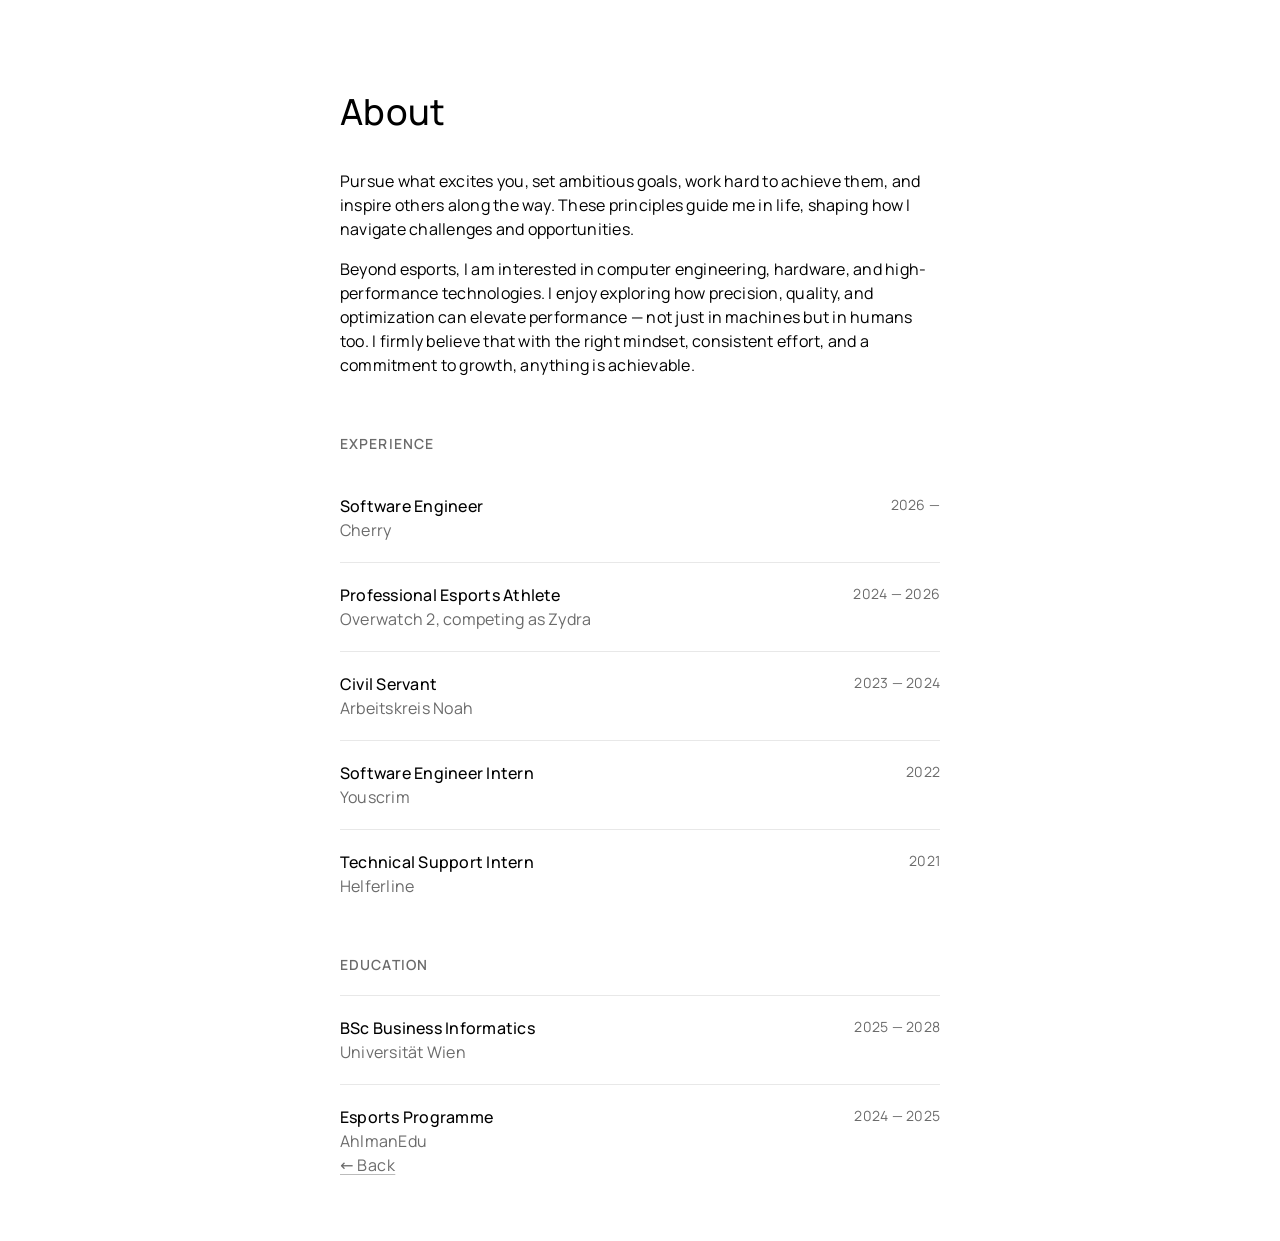
==== about/index.html @ fafc9b72 "Add an about page behind one quiet link Card gains a single small 'About' link, set well below the b" ====
<!DOCTYPE html>
<html lang="en">
<head>
<meta charset="utf-8">
<meta name="viewport" content="width=device-width, initial-scale=1">
<title>About — Klaus Michael Strassner</title>
<meta name="description" content="Klaus Michael Strassner on computer engineering, high-performance hardware, and a decade split between competitive Overwatch and low-level software.">
<link rel="canonical" href="https://klausstrassner.com/about/">
<link rel="preload" href="/fonts/manrope-latin.woff2" as="font" type="font/woff2" crossorigin>
<link rel="stylesheet" href="/css/style.css">
</head>
<body>

<main class="page">
  <h1>About</h1>

  <p>Pursue what excites you, set ambitious goals, work hard to achieve them, and inspire others along the way. These principles guide me in life, shaping how I navigate challenges and opportunities.</p>

  <p>Beyond esports, I am interested in computer engineering, hardware, and high-performance technologies. I enjoy exploring how precision, quality, and optimization can elevate performance — not just in machines but in humans too. I firmly believe that with the right mindset, consistent effort, and a commitment to growth, anything is achievable.</p>

  <h2>Experience</h2>

  <div class="entry">
    <div>
      <div class="entry__what">Software Engineer</div>
      <div class="entry__where">Cherry</div>
    </div>
    <div class="entry__when">2026 —</div>
  </div>

  <div class="entry">
    <div>
      <div class="entry__what">Professional Esports Athlete</div>
      <div class="entry__where">Overwatch 2, competing as Zydra</div>
    </div>
    <div class="entry__when">2024 — 2026</div>
  </div>

  <div class="entry">
    <div>
      <div class="entry__what">Civil Servant</div>
      <div class="entry__where">Arbeitskreis Noah</div>
    </div>
    <div class="entry__when">2023 — 2024</div>
  </div>

  <div class="entry">
    <div>
      <div class="entry__what">Software Engineer Intern</div>
      <div class="entry__where">Youscrim</div>
    </div>
    <div class="entry__when">2022</div>
  </div>

  <div class="entry">
    <div>
      <div class="entry__what">Technical Support Intern</div>
      <div class="entry__where">Helferline</div>
    </div>
    <div class="entry__when">2021</div>
  </div>

  <h2>Education</h2>

  <div class="entry">
    <div>
      <div class="entry__what">BSc Business Informatics</div>
      <div class="entry__where">Universität Wien</div>
    </div>
    <div class="entry__when">2025 — 2028</div>
  </div>

  <div class="entry">
    <div>
      <div class="entry__what">Esports Programme</div>
      <div class="entry__where">AhlmanEdu</div>
    </div>
    <div class="entry__when">2024 — 2025</div>
  </div>

  <p class="back"><a href="/">&#8592; Back</a></p>
</main>

</body>
</html>
---- css/style.css ----
/* Manrope, variable. One file carries every weight from 200 to 800,
   so the whole site needs exactly one typeface. */
@font-face {
  font-family: "Manrope";
  font-style: normal;
  font-weight: 200 800;
  font-display: swap;
  src: url(/fonts/manrope-latin.woff2) format("woff2");
  unicode-range: U+0000-00FF, U+0131, U+0152-0153, U+02BB-02BC, U+02C6, U+02DA, U+02DC, U+0304, U+0308, U+0329, U+2000-206F, U+20AC, U+2122, U+2191, U+2193, U+2212, U+2215, U+FEFF, U+FFFD;
}
@font-face {
  font-family: "Manrope";
  font-style: normal;
  font-weight: 200 800;
  font-display: swap;
  src: url(/fonts/manrope-latin-ext.woff2) format("woff2");
  unicode-range: U+0100-02BA, U+02BD-02C5, U+02C7-02CC, U+02CE-02D7, U+02DD-02FF, U+0304, U+0308, U+0329, U+1D00-1DBF, U+1E00-1E9F, U+1EF2-1EFF, U+2020, U+20A0-20AB, U+20AD-20C0, U+2113, U+2C60-2C7F, U+A720-A7FF;
}

:root {
  color-scheme: light;

  --ink: #000;
  --muted: #6b6b6b;
  --gap: 1.25rem;

  /* One typeface. Scale and weight carry the hierarchy. */
  --size-1: 0.875rem;
  --size-2: 1rem;
  --size-3: 1.2rem;
  --size-4: 1.44rem;
  --size-5: clamp(1.5rem, 4.5vw, 2.25rem);
}

html {
  background: #fff;
  color: var(--ink);
}

body {
  margin: 0;
  min-height: 100dvh;
  display: flex;
  align-items: start;
  justify-content: center;
  padding: clamp(3rem, 10vh, 7rem) clamp(1.5rem, 6vw, 4rem) clamp(1.5rem, 6vw, 4rem);
  box-sizing: border-box;
  font-family: "Manrope", system-ui, sans-serif;
  line-height: 1.5;
  letter-spacing: 0.015em;
}

h1 {
  margin: 0;
  font-size: var(--size-5);
  font-weight: 500;
  line-height: 1.2;
  letter-spacing: 0.01em;
}

a {
  color: inherit;
  text-decoration: underline;
  text-decoration-thickness: 1px;
  text-underline-offset: 0.2em;
  text-decoration-color: #bbb;
  transition: text-decoration-color 0.15s ease;
}
a:hover { text-decoration-color: currentColor; }
a:focus-visible { outline: 2px solid var(--ink); outline-offset: 3px; }

.sep { padding: 0 0.4em; color: #c4c4c4; }

/* --- Landing card ---------------------------------------------- */

.card {
  text-align: center;
  text-wrap: balance;
}

.roles {
  margin: clamp(1rem, 3vw, 1.5rem) 0 0;
  font-size: var(--size-2);
  line-height: 1.7;
}

.address {
  margin: var(--gap) 0 0;
  font-size: var(--size-2);
  color: var(--muted);
}

.contact {
  margin: var(--gap) 0 0;
  font-size: var(--size-2);
  line-height: 1.7;
}

.links {
  margin: var(--gap) 0 0;
  font-size: var(--size-1);
  letter-spacing: 0.03em;
  color: var(--muted);
}

/* The only thing added to the card. Deliberately the quietest element
   on the page: smallest size, muted, and set well away from the block. */
.more {
  margin: clamp(2.5rem, 8vw, 4rem) 0 0;
  font-size: var(--size-1);
  letter-spacing: 0.03em;
  color: var(--muted);
}

/* --- Long-form page -------------------------------------------- */

.page {
  max-width: 60ch;
  text-align: left;
}

.page h1 { margin-bottom: clamp(1.5rem, 4vw, 2.25rem); }

.page h2 {
  margin: clamp(2.5rem, 7vw, 3.5rem) 0 0;
  font-size: var(--size-1);
  font-weight: 600;
  letter-spacing: 0.08em;
  text-transform: uppercase;
  color: var(--muted);
}

.page p {
  margin: 0;
  font-size: var(--size-2);
}
.page p + p { margin-top: 1rem; }

.entry {
  display: flex;
  flex-wrap: wrap;
  gap: 0 1rem;
  justify-content: space-between;
  margin-top: 1.25rem;
  padding-top: 1.25rem;
  border-top: 1px solid #e8e8e8;
  font-size: var(--size-2);
}
.entry:first-of-type { border-top: 0; }

.entry__what { font-weight: 500; }
.entry__where { color: var(--muted); }
.entry__when {
  color: var(--muted);
  font-size: var(--size-1);
  white-space: nowrap;
}

.back {
  margin: clamp(3rem, 9vw, 4.5rem) 0 0;
  font-size: var(--size-1);
  letter-spacing: 0.03em;
  color: var(--muted);
}
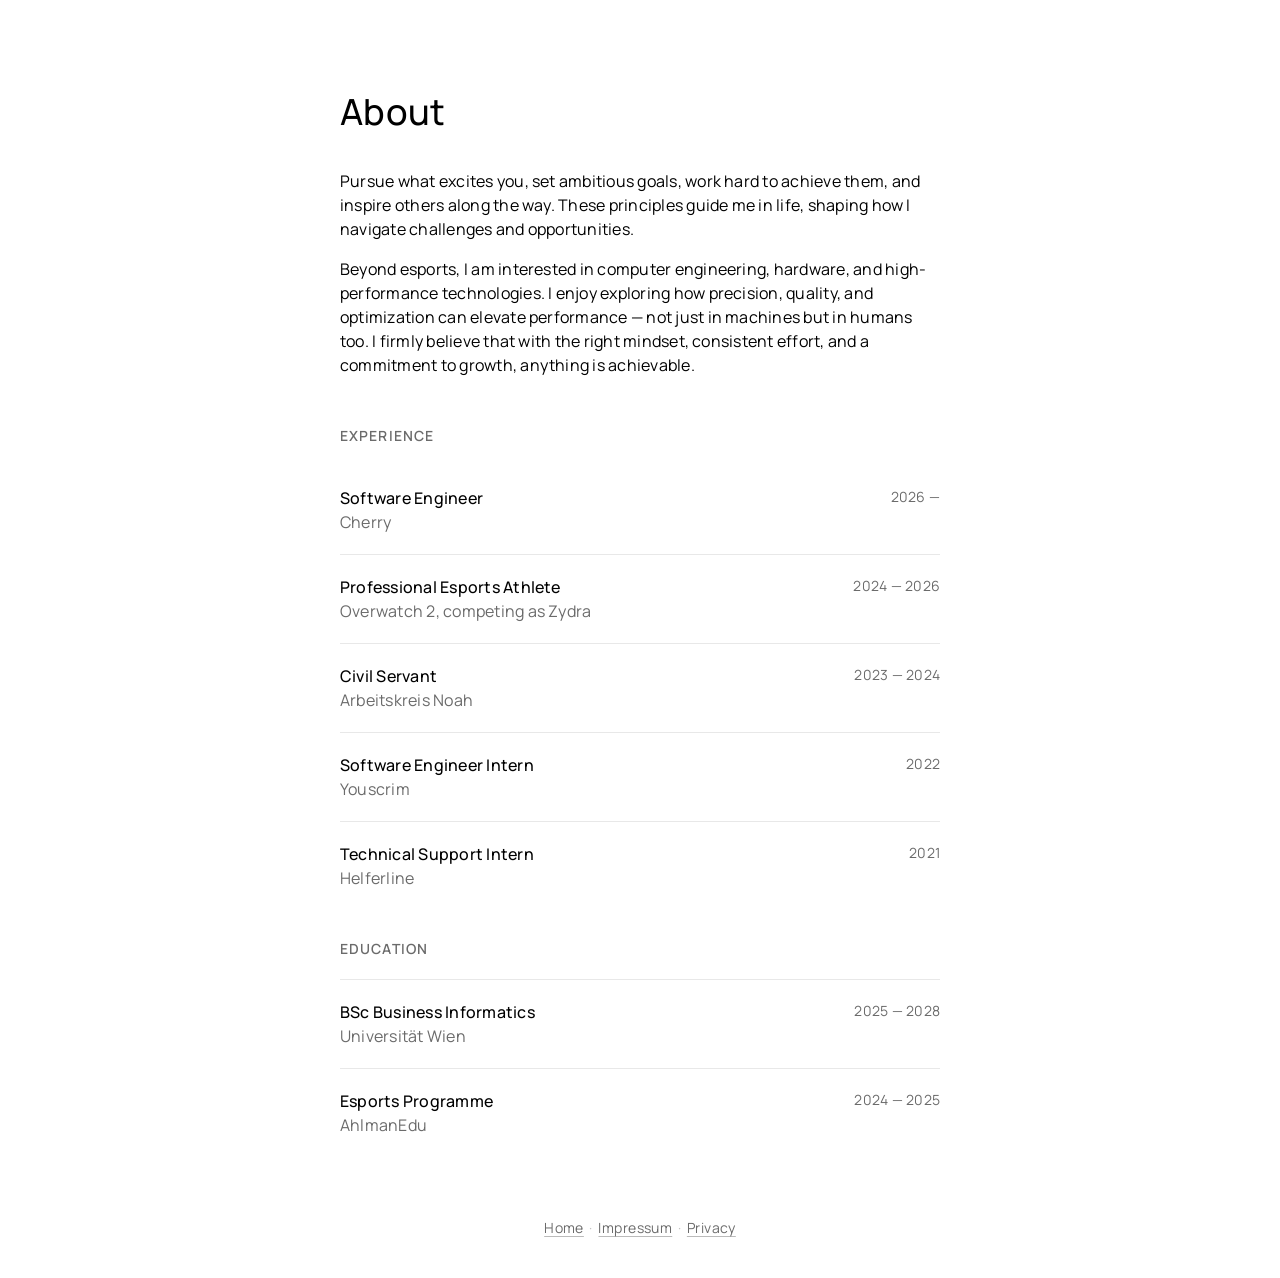
==== commit 9f098208: "Add footer with Impressum and privacy notice Footer carries About, Impressum and Privacy on every pa" ====
--- a/about/index.html
+++ b/about/index.html
@@ -78,8 +78,11 @@
     <div class="entry__when">2024 — 2025</div>
   </div>
 
-  <p class="back"><a href="/">&#8592; Back</a></p>
 </main>
+
+<footer class="foot">
+  <a href="/">Home</a><span class="sep">·</span><a href="/impressum/">Impressum</a><span class="sep">·</span><a href="/privacy/">Privacy</a>
+</footer>
 
 </body>
 </html>
--- a/css/style.css
+++ b/css/style.css
@@ -22,6 +22,7 @@
 
   --ink: #000;
   --muted: #6b6b6b;
+  --rule: #e8e8e8;
   --gap: 1.25rem;
 
   /* One typeface. Scale and weight carry the hierarchy. */
@@ -37,18 +38,22 @@
   color: var(--ink);
 }
 
+/* Column layout so the footer sits at the bottom of short pages
+   without ever being fixed over the content on long ones. */
 body {
   margin: 0;
   min-height: 100dvh;
   display: flex;
-  align-items: start;
-  justify-content: center;
-  padding: clamp(3rem, 10vh, 7rem) clamp(1.5rem, 6vw, 4rem) clamp(1.5rem, 6vw, 4rem);
+  flex-direction: column;
+  align-items: center;
+  padding: clamp(3rem, 10vh, 7rem) clamp(1.5rem, 6vw, 4rem) clamp(1.5rem, 5vw, 2.5rem);
   box-sizing: border-box;
   font-family: "Manrope", system-ui, sans-serif;
   line-height: 1.5;
   letter-spacing: 0.015em;
 }
+
+main { flex: 1 0 auto; }
 
 h1 {
   margin: 0;
@@ -103,16 +108,18 @@
   color: var(--muted);
 }
 
-/* The only thing added to the card. Deliberately the quietest element
-   on the page: smallest size, muted, and set well away from the block. */
-.more {
-  margin: clamp(2.5rem, 8vw, 4rem) 0 0;
+/* --- Footer ----------------------------------------------------- */
+
+.foot {
+  flex: none;
+  margin-top: clamp(3rem, 9vw, 5rem);
   font-size: var(--size-1);
   letter-spacing: 0.03em;
+  text-align: center;
   color: var(--muted);
 }
 
-/* --- Long-form page -------------------------------------------- */
+/* --- Long-form pages -------------------------------------------- */
 
 .page {
   max-width: 60ch;
@@ -122,7 +129,7 @@
 .page h1 { margin-bottom: clamp(1.5rem, 4vw, 2.25rem); }
 
 .page h2 {
-  margin: clamp(2.5rem, 7vw, 3.5rem) 0 0;
+  margin: clamp(2.25rem, 6vw, 3rem) 0 0;
   font-size: var(--size-1);
   font-weight: 600;
   letter-spacing: 0.08em;
@@ -135,6 +142,7 @@
   font-size: var(--size-2);
 }
 .page p + p { margin-top: 1rem; }
+.page h2 + p { margin-top: 0.75rem; }
 
 .entry {
   display: flex;
@@ -143,7 +151,7 @@
   justify-content: space-between;
   margin-top: 1.25rem;
   padding-top: 1.25rem;
-  border-top: 1px solid #e8e8e8;
+  border-top: 1px solid var(--rule);
   font-size: var(--size-2);
 }
 .entry:first-of-type { border-top: 0; }
@@ -157,7 +165,7 @@
 }
 
 .back {
-  margin: clamp(3rem, 9vw, 4.5rem) 0 0;
+  margin: clamp(2.5rem, 7vw, 3.5rem) 0 0;
   font-size: var(--size-1);
   letter-spacing: 0.03em;
   color: var(--muted);
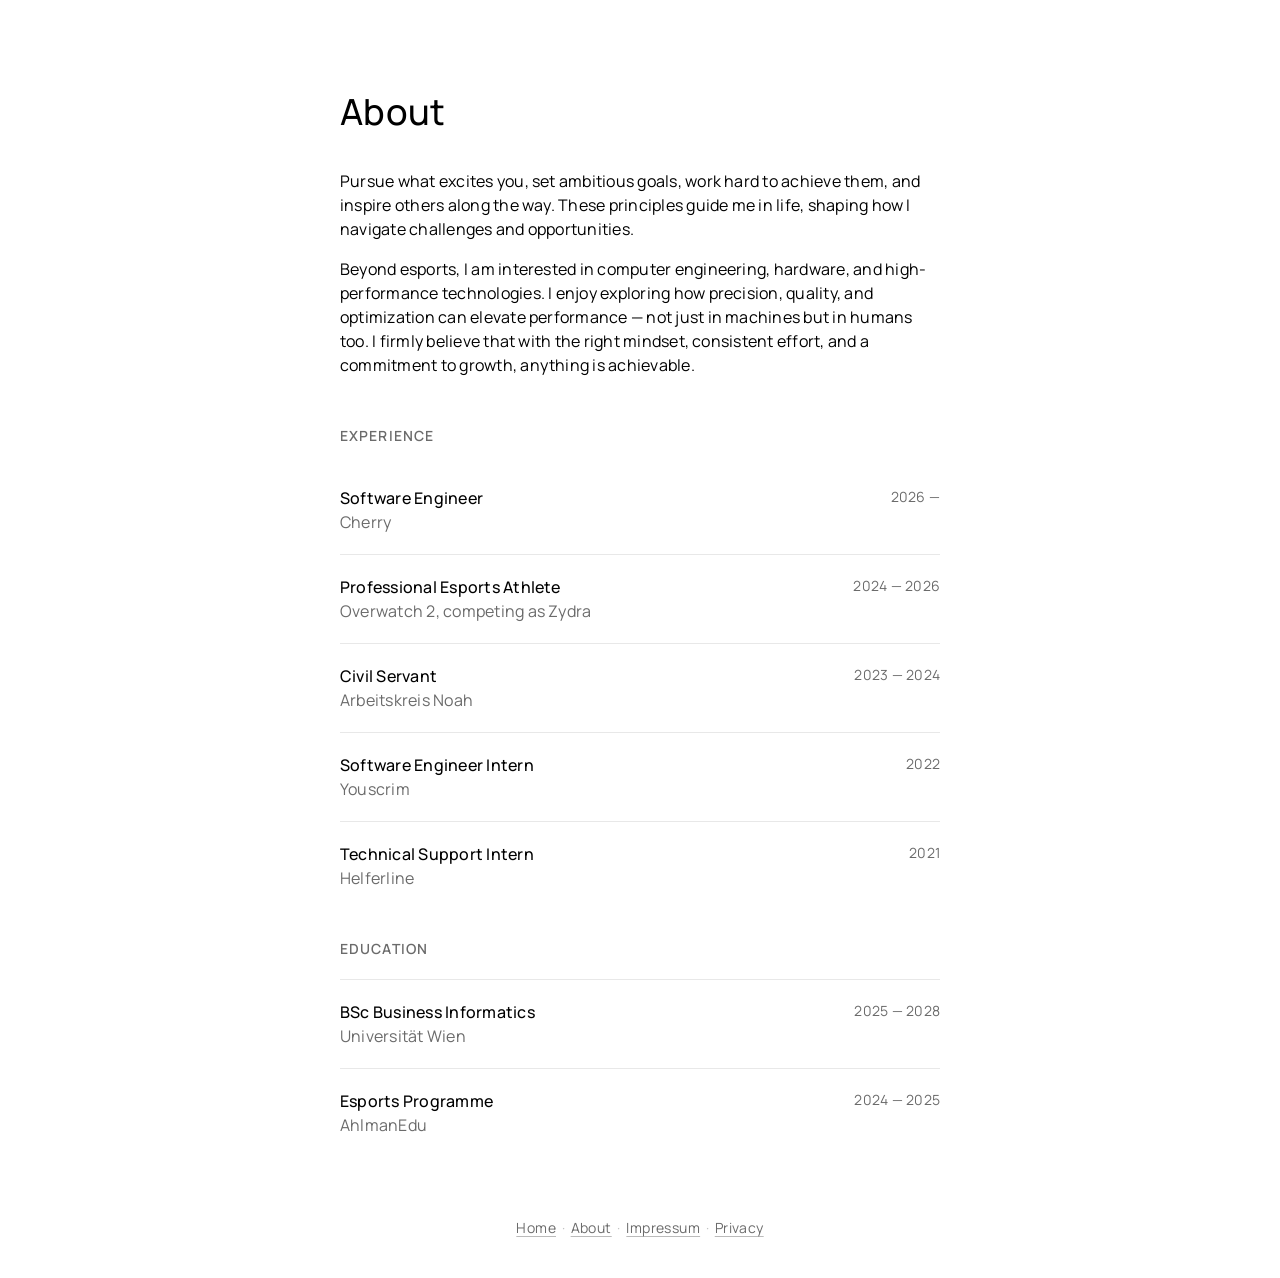
==== commit e9bb7bcd: "Make the footer identical on every page Same four links in the same order everywhere: Home, About, I" ====
--- a/about/index.html
+++ b/about/index.html
@@ -81,7 +81,7 @@
 </main>
 
 <footer class="foot">
-  <a href="/">Home</a><span class="sep">·</span><a href="/impressum/">Impressum</a><span class="sep">·</span><a href="/privacy/">Privacy</a>
+  <a href="/">Home</a><span class="sep">·</span><a href="/about/">About</a><span class="sep">·</span><a href="/impressum/">Impressum</a><span class="sep">·</span><a href="/privacy/">Privacy</a>
 </footer>
 
 </body>
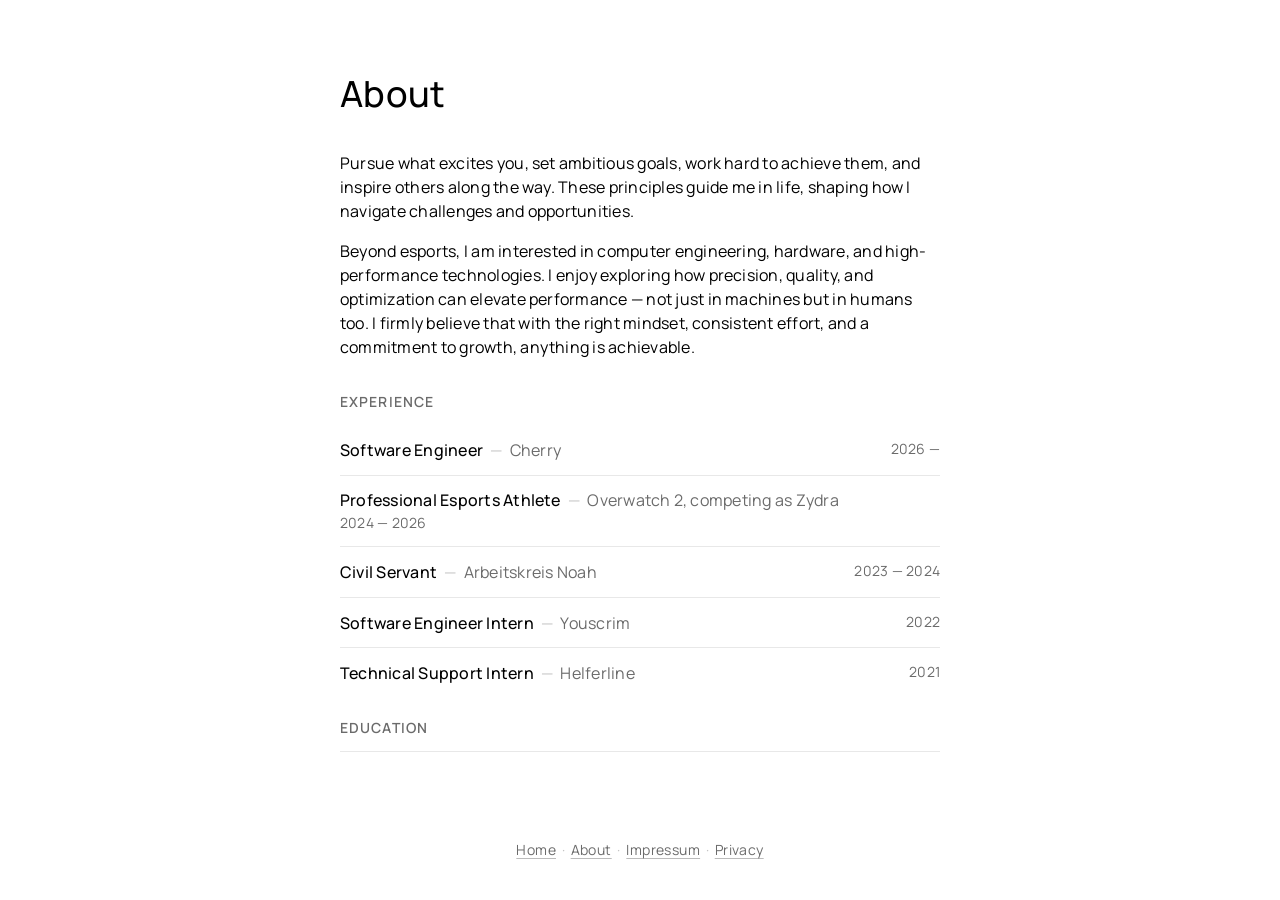
==== commit 59e0b4d3: "Lock the page against scrolling html and body are fixed to 100dvh with overflow hidden, so the page " ====
--- a/about/index.html
+++ b/about/index.html
@@ -21,60 +21,39 @@
   <h2>Experience</h2>
 
   <div class="entry">
-    <div>
-      <div class="entry__what">Software Engineer</div>
-      <div class="entry__where">Cherry</div>
-    </div>
+    <div><span class="entry__what">Software Engineer</span><span class="entry__where">Cherry</span></div>
     <div class="entry__when">2026 —</div>
   </div>
 
   <div class="entry">
-    <div>
-      <div class="entry__what">Professional Esports Athlete</div>
-      <div class="entry__where">Overwatch 2, competing as Zydra</div>
-    </div>
+    <div><span class="entry__what">Professional Esports Athlete</span><span class="entry__where">Overwatch 2, competing as Zydra</span></div>
     <div class="entry__when">2024 — 2026</div>
   </div>
 
   <div class="entry">
-    <div>
-      <div class="entry__what">Civil Servant</div>
-      <div class="entry__where">Arbeitskreis Noah</div>
-    </div>
+    <div><span class="entry__what">Civil Servant</span><span class="entry__where">Arbeitskreis Noah</span></div>
     <div class="entry__when">2023 — 2024</div>
   </div>
 
   <div class="entry">
-    <div>
-      <div class="entry__what">Software Engineer Intern</div>
-      <div class="entry__where">Youscrim</div>
-    </div>
+    <div><span class="entry__what">Software Engineer Intern</span><span class="entry__where">Youscrim</span></div>
     <div class="entry__when">2022</div>
   </div>
 
   <div class="entry">
-    <div>
-      <div class="entry__what">Technical Support Intern</div>
-      <div class="entry__where">Helferline</div>
-    </div>
+    <div><span class="entry__what">Technical Support Intern</span><span class="entry__where">Helferline</span></div>
     <div class="entry__when">2021</div>
   </div>
 
   <h2>Education</h2>
 
   <div class="entry">
-    <div>
-      <div class="entry__what">BSc Business Informatics</div>
-      <div class="entry__where">Universität Wien</div>
-    </div>
+    <div><span class="entry__what">BSc Business Informatics</span><span class="entry__where">Universität Wien</span></div>
     <div class="entry__when">2025 — 2028</div>
   </div>
 
   <div class="entry">
-    <div>
-      <div class="entry__what">Esports Programme</div>
-      <div class="entry__where">AhlmanEdu</div>
-    </div>
+    <div><span class="entry__what">Esports Programme</span><span class="entry__where">AhlmanEdu</span></div>
     <div class="entry__when">2024 — 2025</div>
   </div>
 
--- a/css/style.css
+++ b/css/style.css
@@ -34,6 +34,8 @@
 }
 
 html {
+  height: 100%;
+  overflow: hidden;
   background: #fff;
   color: var(--ink);
 }
@@ -42,18 +44,27 @@
    without ever being fixed over the content on long ones. */
 body {
   margin: 0;
-  min-height: 100dvh;
+  height: 100dvh;
+  overflow: hidden;
   display: flex;
   flex-direction: column;
   align-items: center;
-  padding: clamp(3rem, 10vh, 7rem) clamp(1.5rem, 6vw, 4rem) clamp(1.5rem, 5vw, 2.5rem);
+  padding: clamp(2rem, 8vh, 7rem) clamp(1.5rem, 6vw, 4rem) clamp(1.25rem, 4vw, 2.5rem);
   box-sizing: border-box;
   font-family: "Manrope", system-ui, sans-serif;
   line-height: 1.5;
   letter-spacing: 0.015em;
 }
 
-main { flex: 1 0 auto; }
+/* The page itself never scrolls. If a long page genuinely cannot fit,
+   only this region does, so the footer stays where it is.
+   min-height:0 is what lets a flex child shrink below its content. */
+main {
+  flex: 1 1 auto;
+  min-height: 0;
+  overflow-y: auto;
+  overscroll-behavior: contain;
+}
 
 h1 {
   margin: 0;
@@ -129,7 +140,7 @@
 .page h1 { margin-bottom: clamp(1.5rem, 4vw, 2.25rem); }
 
 .page h2 {
-  margin: clamp(2.25rem, 6vw, 3rem) 0 0;
+  margin: clamp(1.5rem, 4vw, 2rem) 0 0;
   font-size: var(--size-1);
   font-weight: 600;
   letter-spacing: 0.08em;
@@ -144,13 +155,14 @@
 .page p + p { margin-top: 1rem; }
 .page h2 + p { margin-top: 0.75rem; }
 
+/* One line per entry, so a history fits a viewport instead of needing one. */
 .entry {
   display: flex;
   flex-wrap: wrap;
   gap: 0 1rem;
   justify-content: space-between;
-  margin-top: 1.25rem;
-  padding-top: 1.25rem;
+  margin-top: 0.8rem;
+  padding-top: 0.8rem;
   border-top: 1px solid var(--rule);
   font-size: var(--size-2);
 }
@@ -158,6 +170,11 @@
 
 .entry__what { font-weight: 500; }
 .entry__where { color: var(--muted); }
+.entry__where::before {
+  content: "\2014";
+  padding: 0 0.45em;
+  color: #c4c4c4;
+}
 .entry__when {
   color: var(--muted);
   font-size: var(--size-1);
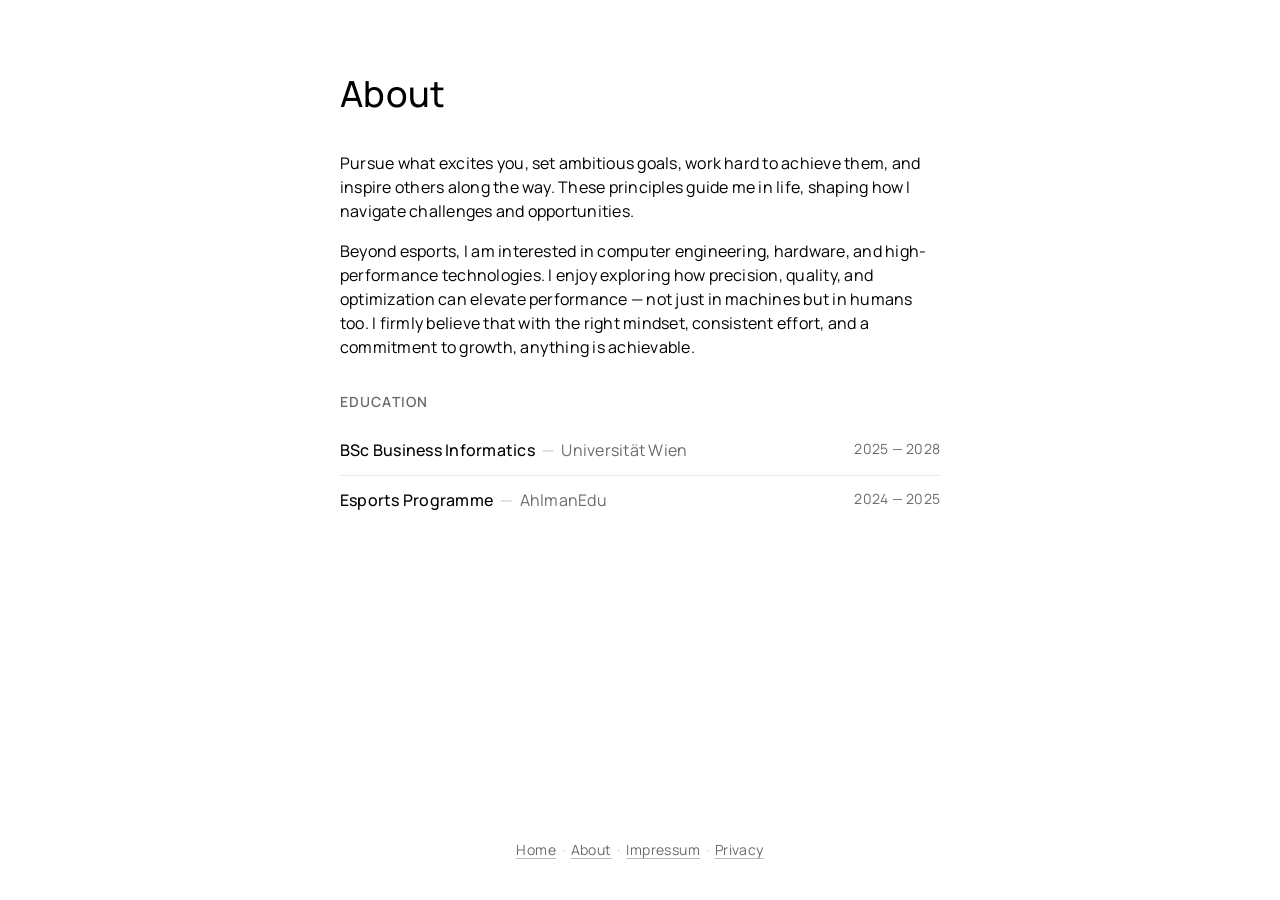
==== commit a67cb4dd: "Remove the experience section from About Co-Authored-By: Claude Opus 5 (1M context) <noreply@anthrop" ====
--- a/about/index.html
+++ b/about/index.html
@@ -17,33 +17,6 @@
   <p>Pursue what excites you, set ambitious goals, work hard to achieve them, and inspire others along the way. These principles guide me in life, shaping how I navigate challenges and opportunities.</p>
 
   <p>Beyond esports, I am interested in computer engineering, hardware, and high-performance technologies. I enjoy exploring how precision, quality, and optimization can elevate performance — not just in machines but in humans too. I firmly believe that with the right mindset, consistent effort, and a commitment to growth, anything is achievable.</p>
-
-  <h2>Experience</h2>
-
-  <div class="entry">
-    <div><span class="entry__what">Software Engineer</span><span class="entry__where">Cherry</span></div>
-    <div class="entry__when">2026 —</div>
-  </div>
-
-  <div class="entry">
-    <div><span class="entry__what">Professional Esports Athlete</span><span class="entry__where">Overwatch 2, competing as Zydra</span></div>
-    <div class="entry__when">2024 — 2026</div>
-  </div>
-
-  <div class="entry">
-    <div><span class="entry__what">Civil Servant</span><span class="entry__where">Arbeitskreis Noah</span></div>
-    <div class="entry__when">2023 — 2024</div>
-  </div>
-
-  <div class="entry">
-    <div><span class="entry__what">Software Engineer Intern</span><span class="entry__where">Youscrim</span></div>
-    <div class="entry__when">2022</div>
-  </div>
-
-  <div class="entry">
-    <div><span class="entry__what">Technical Support Intern</span><span class="entry__where">Helferline</span></div>
-    <div class="entry__when">2021</div>
-  </div>
 
   <h2>Education</h2>
 
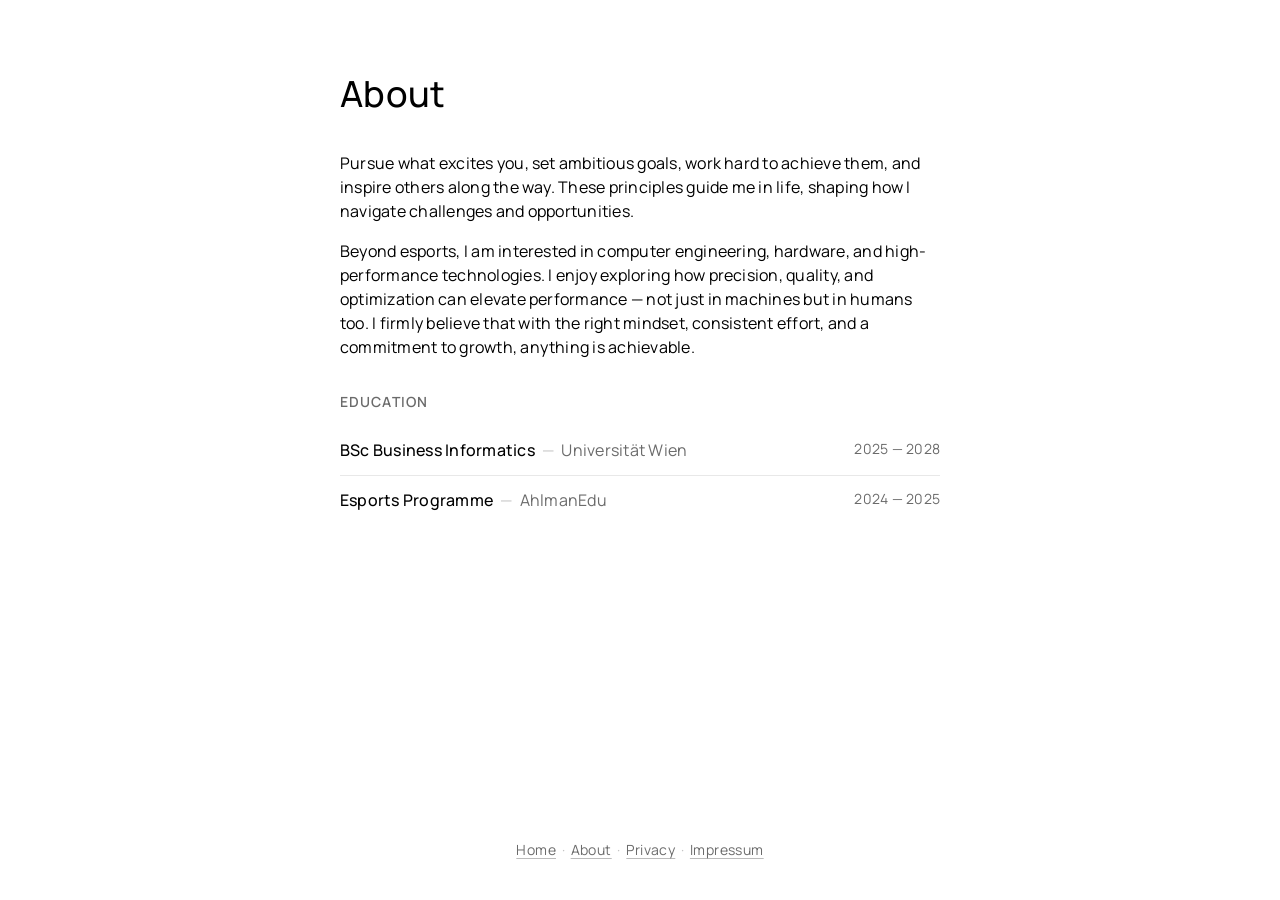
==== commit d8bfd9d8: "Move Impressum to the end of the footer Co-Authored-By: Claude Opus 5 (1M context) <noreply@anthropi" ====
--- a/about/index.html
+++ b/about/index.html
@@ -33,7 +33,7 @@
 </main>
 
 <footer class="foot">
-  <a href="/">Home</a><span class="sep">·</span><a href="/about/">About</a><span class="sep">·</span><a href="/impressum/">Impressum</a><span class="sep">·</span><a href="/privacy/">Privacy</a>
+  <a href="/">Home</a><span class="sep">·</span><a href="/about/">About</a><span class="sep">·</span><a href="/privacy/">Privacy</a><span class="sep">·</span><a href="/impressum/">Impressum</a>
 </footer>
 
 </body>
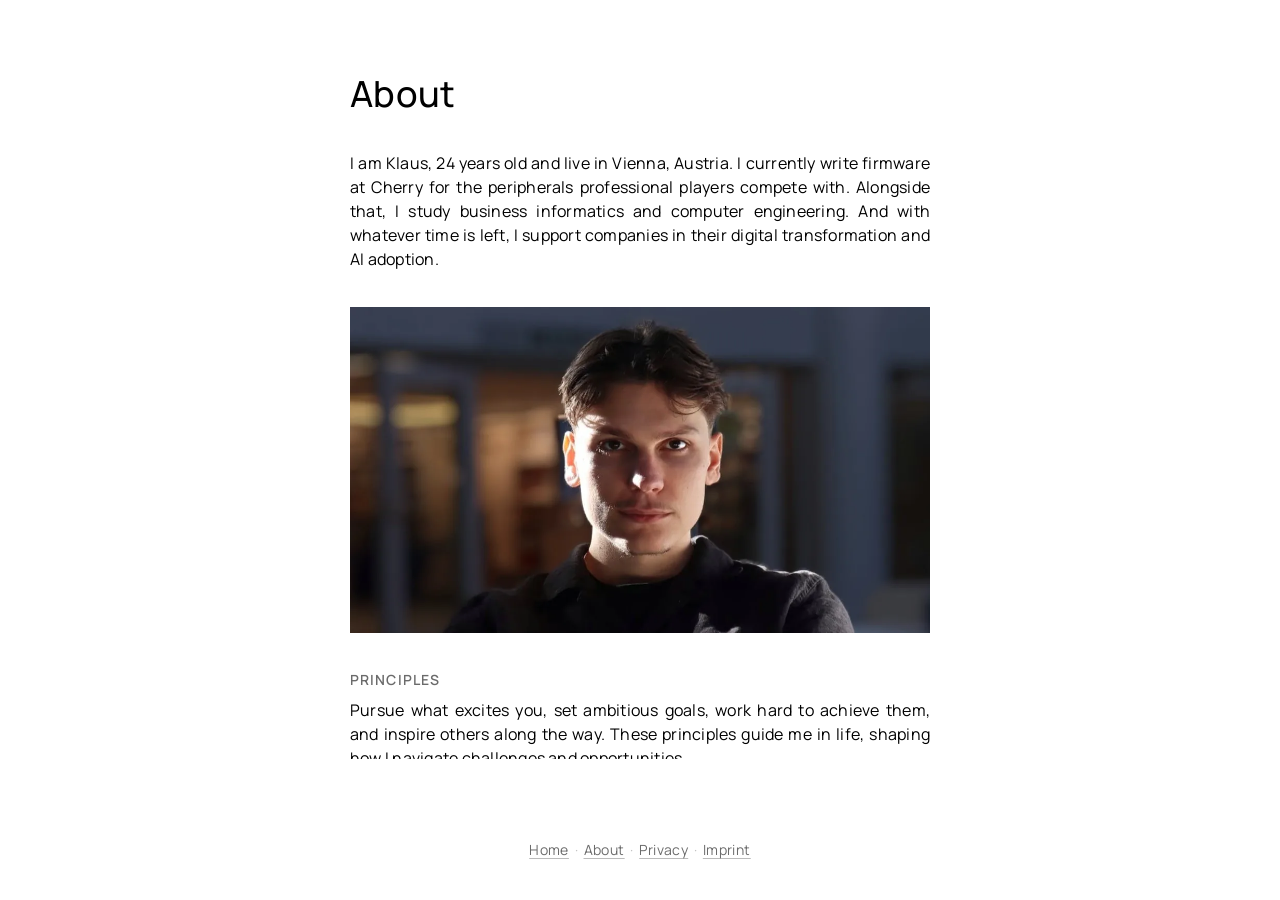
==== commit 0e6c1493: "Add an About page A compact page in the existing long-form format: who I am, what I work on, and two" ====
--- a/about/index.html
+++ b/about/index.html
@@ -3,9 +3,24 @@
 <head>
 <meta charset="utf-8">
 <meta name="viewport" content="width=device-width, initial-scale=1">
-<title>About — Klaus Michael Strassner</title>
-<meta name="description" content="Klaus Michael Strassner on computer engineering, high-performance hardware, and a decade split between competitive Overwatch and low-level software.">
+
+<title>About Klaus Michael Strassner</title>
+<meta name="description" content="Klaus Michael Strassner: software engineer at Cherry, business informatics and computer engineering student in Vienna. What I work on, and the principles behind it.">
 <link rel="canonical" href="https://klausstrassner.com/about/">
+
+<meta property="og:type" content="profile">
+<meta property="og:site_name" content="Klaus Michael Strassner">
+<meta property="og:title" content="About Klaus Michael Strassner">
+<meta property="og:description" content="Software Engineer at Cherry. Business informatics and computer engineering student. Vienna, Austria.">
+<meta property="og:url" content="https://klausstrassner.com/about/">
+<meta property="og:locale" content="en_GB">
+<meta property="profile:first_name" content="Klaus">
+<meta property="profile:last_name" content="Strassner">
+<meta name="twitter:card" content="summary">
+<meta name="twitter:title" content="About Klaus Michael Strassner">
+<meta name="twitter:description" content="Software Engineer at Cherry. Business informatics and computer engineering student. Vienna, Austria.">
+
+<link rel="icon" href="/favicon.svg" type="image/svg+xml">
 <link rel="preload" href="/fonts/manrope-latin.woff2" as="font" type="font/woff2" crossorigin>
 <link rel="stylesheet" href="/css/style.css">
 </head>
@@ -14,27 +29,41 @@
 <main class="page">
   <h1>About</h1>
 
+  <p>I am Klaus, <span class="age" data-born="2002-09-26">23</span> years old and live in Vienna, Austria. I currently write firmware at Cherry for the peripherals professional players compete with. Alongside that, I study business informatics and computer engineering. And with whatever time is left, I support companies in their digital transformation and AI adoption.</p>
+
+  <img class="page__band" src="/img/portrait.webp"
+       width="1117" height="628" decoding="async"
+       alt="Portrait of Klaus Michael Strassner.">
+
+  <h2>Principles</h2>
   <p>Pursue what excites you, set ambitious goals, work hard to achieve them, and inspire others along the way. These principles guide me in life, shaping how I navigate challenges and opportunities.</p>
 
-  <p>Beyond esports, I am interested in computer engineering, hardware, and high-performance technologies. I enjoy exploring how precision, quality, and optimization can elevate performance — not just in machines but in humans too. I firmly believe that with the right mindset, consistent effort, and a commitment to growth, anything is achievable.</p>
-
-  <h2>Education</h2>
-
-  <div class="entry">
-    <div><span class="entry__what">BSc Business Informatics</span><span class="entry__where">Universität Wien</span></div>
-    <div class="entry__when">2025 — 2028</div>
-  </div>
-
-  <div class="entry">
-    <div><span class="entry__what">Esports Programme</span><span class="entry__where">AhlmanEdu</span></div>
-    <div class="entry__when">2024 — 2025</div>
-  </div>
+  <h2>Interests</h2>
+  <p>Beyond esports, I'm interested in computer engineering, hardware, and high-performance technologies. I enjoy exploring how precision, quality, and optimization can elevate performance – not just in machines but in humans too. I firmly believe that with the right mindset, consistent effort, and a commitment to growth, anything is achievable.</p>
 
 </main>
 
 <footer class="foot">
-  <a href="/">Home</a><span class="sep">·</span><a href="/about/">About</a><span class="sep">·</span><a href="/privacy/">Privacy</a><span class="sep">·</span><a href="/impressum/">Impressum</a>
+  <a href="/">Home</a><span class="sep">·</span><a href="/about/">About</a><span class="sep">·</span><a href="/privacy/">Privacy</a><span class="sep">·</span><a href="/imprint/">Imprint</a>
 </footer>
+
+<script>
+/* The age in the opening line. The number is written into the markup so
+   the sentence reads correctly with no scripting at all, and this only
+   corrects it, which it has to do once a year. */
+(function () {
+  var el = document.querySelector('.age');
+  if (!el) return;
+  var born = new Date(el.getAttribute('data-born') + 'T00:00:00');
+  if (isNaN(born)) return;
+  var now = new Date();
+  var age = now.getFullYear() - born.getFullYear();
+  var months = now.getMonth() - born.getMonth();
+  /* Not had the birthday yet this year. */
+  if (months < 0 || (months === 0 && now.getDate() < born.getDate())) age--;
+  el.textContent = age;
+})();
+</script>
 
 </body>
 </html>
--- a/css/style.css
+++ b/css/style.css
@@ -24,6 +24,17 @@
   --muted: #6b6b6b;
   --rule: #e8e8e8;
   --gap: 1.25rem;
+
+  /* The text column, shared by every page. Change it here and the legal
+     pages, the card and the book all follow. Every page is exactly this
+     wide, the book included, so its picture rail comes out of the same
+     box rather than being added beside it. */
+  --measure: 58ch;
+  --plate: clamp(7rem, 13vw, 10rem);   /* width of the picture rail */
+  --beat-gap: var(--size-2);   /* the clearance between a plate and the text */
+  /* Subheading spacing, shared by the book and the legal pages. */
+  --section-space: clamp(0.9rem, 2.4vh, 1.35rem);   /* above a subheading */
+  --head-gap: 0.5rem;                               /* below one */
 
   /* One typeface. Scale and weight carry the hierarchy. */
   --size-1: 0.875rem;
@@ -61,7 +72,7 @@
    min-height:0 is what lets a flex child shrink below its content. */
 main {
   flex: 1 1 auto;
-  min-height: 0;
+  min-height: var(--plate);
   overflow-y: auto;
   overscroll-behavior: contain;
 }
@@ -90,6 +101,7 @@
 /* --- Landing card ---------------------------------------------- */
 
 .card {
+  max-width: var(--measure);
   text-align: center;
   text-wrap: balance;
 }
@@ -100,23 +112,9 @@
   line-height: 1.7;
 }
 
-.address {
-  margin: var(--gap) 0 0;
-  font-size: var(--size-2);
-  color: var(--muted);
-}
-
 .contact {
   margin: var(--gap) 0 0;
   font-size: var(--size-2);
-  line-height: 1.7;
-}
-
-.links {
-  margin: var(--gap) 0 0;
-  font-size: var(--size-1);
-  letter-spacing: 0.03em;
-  color: var(--muted);
 }
 
 /* --- Footer ----------------------------------------------------- */
@@ -133,14 +131,14 @@
 /* --- Long-form pages -------------------------------------------- */
 
 .page {
-  max-width: 60ch;
-  text-align: left;
+  max-width: var(--measure);
+  text-align: justify;
 }
 
 .page h1 { margin-bottom: clamp(1.5rem, 4vw, 2.25rem); }
 
 .page h2 {
-  margin: clamp(1.5rem, 4vw, 2rem) 0 0;
+  margin: var(--section-space) 0 var(--head-gap);
   font-size: var(--size-1);
   font-weight: 600;
   letter-spacing: 0.08em;
@@ -153,37 +151,245 @@
   font-size: var(--size-2);
 }
 .page p + p { margin-top: 1rem; }
-.page h2 + p { margin-top: 0.75rem; }
-
-/* One line per entry, so a history fits a viewport instead of needing one. */
-.entry {
+
+/* The way on to the long page. It closes the page rather than continuing
+   it, so it takes the same air as a section label above it. */
+.page__more { margin-top: var(--section-space); }
+
+/* The portrait, at the page's own width. No border and no rail: at any
+   smaller size it sits beside the prose as a box, and two blocks of
+   similar weight side by side read as a picture dropped in rather than
+   as part of the page. Given the full measure it is simply how the page
+   opens. */
+.page__band {
+  display: block;
+  width: 100%;
+  /* No aspect-ratio and no object-fit. The height follows the file's own
+     proportions, so the picture is shown as it was cropped and never
+     recomposed by the layout. */
+  height: auto;
+  /* It follows the opening paragraph now, so it needs the same air above
+     it as below. The lower margin collapses with the heading beneath. */
+  margin: clamp(1.5rem, 4vw, 2.25rem) 0;
+  background: var(--rule);
+}
+
+/* --- The book ---------------------------------------------------- */
+/* Four authored leaves on one horizontal track. Snap does the flipping,
+   so swipe, arrow keys, anchor links and the back button all work with
+   no script at all. The script only adds arrow keys and focus. */
+
+.book-wrap {
   display: flex;
-  flex-wrap: wrap;
-  gap: 0 1rem;
-  justify-content: space-between;
-  margin-top: 0.8rem;
-  padding-top: 0.8rem;
+  flex-direction: column;
+  overflow: hidden;
+  width: min(var(--measure), 100%);
+}
+
+.book-wrap h1 { margin-bottom: clamp(1.25rem, 3.5vh, 2rem); }
+
+.book {
+  flex: 1 1 auto;
+  min-height: var(--plate);
+  display: flex;
+  overflow-x: auto;
+  overflow-y: hidden;
+  scroll-snap-type: x mandatory;
+  scroll-behavior: smooth;
+  scrollbar-width: none;
+}
+.book::-webkit-scrollbar { display: none; }
+
+.leaf {
+  flex: 0 0 100%;
+  scroll-snap-align: start;
+  scroll-snap-stop: always;
+  display: flex;
+  flex-direction: column;
+  min-height: var(--plate);
+}
+/* The leaf is a container, not a control. It takes focus on a turn so
+   keyboard and screen reader users follow the flip, but showing a ring
+   around a whole page would read as an error. */
+.leaf:focus { outline: none; }
+
+/* The chapter title. It differs from the beat headings below it on every
+   axis that reads at a glance, size, case and weight, rather than on
+   colour alone, which was too quiet to register as a level. */
+.leaf__head {
+  flex: none;
+  margin: 0 0 clamp(0.9rem, 2.5vh, 1.4rem);
+  font-size: var(--size-3);
+  font-weight: 500;
+  letter-spacing: 0.01em;
+  color: var(--ink);
+}
+
+/* The leaf scrolls, the running head and the folio do not, so the page
+   turn stays reachable no matter how far down the prose you are. */
+.leaf__body {
+  flex: 1 1 auto;
+  min-height: var(--plate);
+  overflow-y: auto;
+  /* Without this the computed overflow-x is auto, which makes the leaf a
+     horizontal scroll container of its own and lets it swallow swipes. */
+  overflow-x: hidden;
+  /* Contain the vertical axis only. Containing both is what stopped a
+     sideways swipe from ever chaining out to the page track. */
+  overscroll-behavior-y: contain;
+  overscroll-behavior-x: auto;
+  /* No gutter: the 6px scrollbar only claims space on the rare short
+     viewport where the leaf actually scrolls, and reserving it always
+     would hold every paragraph 16px clear of the rule and the title. */
+  /* One grid for the whole leaf rather than one per beat, so every beat
+     shares the same rail and the same measure. */
+  display: grid;
+  /* A rail either side of the text. The prose spans whichever two of the
+     three columns leave its picture on the correct side, so the measure
+     stays identical whether the plate is left or right. */
+  grid-template-columns: var(--plate) minmax(0, 1fr) var(--plate);
+  column-gap: var(--beat-gap);
+  align-content: start;
+  /* Items must not stretch. A picture makes its rows taller than the
+     text in them, and a stretching heading absorbs that slack, which
+     opens a different gap under every heading that has a picture. */
+  align-items: start;
+}
+
+/* A hairline with no stepper arrows, which needs the two engines kept
+   apart. Chrome gives scrollbar-width precedence over the ::-webkit-
+   pseudo-elements, and its thin scrollbar draws arrows on Windows, so
+   Chrome gets the pseudo-elements and Firefox, which draws none, gets
+   the standard properties behind a vendor query. */
+.leaf__body::-webkit-scrollbar { width: 6px; }
+.leaf__body::-webkit-scrollbar-track { background: transparent; }
+.leaf__body::-webkit-scrollbar-thumb { background: #d6d6d6; border-radius: 3px; }
+.leaf__body::-webkit-scrollbar-thumb:hover { background: #bdbdbd; }
+.leaf__body::-webkit-scrollbar-button { display: none; height: 0; }
+
+@supports (-moz-appearance: none) {
+  .leaf__body {
+    scrollbar-width: thin;
+    scrollbar-color: #d6d6d6 transparent;
+  }
+}
+
+.leaf__body p { margin: 0; font-size: var(--size-2); }
+.leaf__body p + p { margin-top: 1rem; }
+
+/* The outer wrapper dissolves, the inner one does not, so a beat is one
+   grid row: heading and paragraph travel together. Giving each of them a
+   row of its own instead would let a plate taller than the text push the
+   two apart, since grid splits that slack across every row the plate
+   spans. */
+.beat { display: contents; }
+
+.beat__text { grid-column: 1 / 3; }
+.beat--flip .beat__text { grid-column: 2 / 4; }
+/* A beat with no picture of its own takes the whole measure. */
+.beat--full .beat__text { grid-column: 1 / 4; }
+/* General sibling, not adjacent: the plate sits between two beats in
+   source order so that the phone layout puts it beside the right
+   paragraph, and an adjacent-sibling rule would skip the beat after it. */
+.beat ~ .beat .beat__text { margin-top: var(--section-space); }
+
+.beat h3 {
+  margin: 0 0 var(--head-gap);
+  font-size: var(--size-1);
+  font-weight: 600;
+  letter-spacing: 0.08em;
+  text-transform: uppercase;
+  color: var(--muted);
+}
+/* Justified, which squares the text block off against the picture
+   beside it. No hyphenation, so the beats that sit in the rail open
+   gaps between words: broken words would cost more than they save. */
+.beat p {
+  line-height: 1.45;
+  text-align: justify;
+}
+
+/* Square, and sized so its side is about the height of the beat it sits
+   beside. The rail column drives the width and aspect-ratio takes the
+   height from it, rather than the row driving the height, which would
+   stretch the square into a portrait. */
+.leaf__plate {
+  /* Grid blockifies its items, so this only matters once the phone
+     layout drops the grid; an inline replaced element collapses. */
+  display: block;
+  grid-column: 3;
+  /* Always 1:1. The width comes from the rail, the height follows it.
+     Top-aligned, so the square starts level with its beat's heading.
+     min-height matches the square, so a picture taller than its beat
+     grows that row instead of spilling into the next one. */
+  align-self: start;
+  width: 100%;
+  height: auto;
+  aspect-ratio: 1 / 1;
+  min-height: var(--plate);
+  box-sizing: border-box;
+  object-fit: cover;
+  border: 1px solid var(--ink);
+  background: var(--rule);
+}
+/* One row per beat, so a plate names the beat it belongs to. It cannot
+   reach into the next one: a beat with no picture takes the whole
+   measure, rail included, and would have nowhere to sit.
+   --plate sets the width of the rail and the square takes its height
+   from that, so editing a paragraph moves the picture but can never
+   stretch it. Where the square is the taller of the two, it is the row
+   that gives, and the slack falls below the beat's last line. */
+.leaf__plate--from-1 { grid-row: 1; }
+/* Every beat but the first carries the between-beat margin inside its
+   row, so a plate beside one must clear it to sit level with the heading
+   rather than with the top of the row. */
+.leaf__plate--from-3 { grid-row: 3; margin-top: var(--section-space); }
+.leaf__plate--left { grid-column: 1; }
+
+/* One column on a phone, where there is no rail to span. */
+@media (max-width: 34rem) {
+  .leaf__body { display: block; }
+  .leaf__plate {
+    width: min(100%, 15rem);
+    height: auto;
+    aspect-ratio: 1 / 1;
+    margin-top: 0.9rem;
+  }
+}
+
+/* The chapter's span, as a half-open interval: closed at the year it
+   starts, unbounded where it still runs. Tabular figures so the digits
+   line up from one chapter to the next. */
+.leaf__when {
+  margin-left: 0.55em;
+  font-size: var(--size-1);
+  font-weight: 500;
+  letter-spacing: 0.04em;
+  font-variant-numeric: tabular-nums;
+  color: var(--muted);
+  white-space: nowrap;
+}
+
+/* Scaffolding text. Delete this rule once every leaf is written. */
+.todo { color: var(--muted); }
+
+/* Three columns rather than flex, so the folio stays centred even when
+   one side of it is empty. */
+.leaf__nav {
+  flex: none;
+  display: grid;
+  grid-template-columns: 1fr auto 1fr;
+  align-items: baseline;
+  gap: 1rem;
+  margin: clamp(1.75rem, 5vh, 2.75rem) 0 0;
+  padding-top: 0.9rem;
   border-top: 1px solid var(--rule);
-  font-size: var(--size-2);
-}
-.entry:first-of-type { border-top: 0; }
-
-.entry__what { font-weight: 500; }
-.entry__where { color: var(--muted); }
-.entry__where::before {
-  content: "\2014";
-  padding: 0 0.45em;
-  color: #c4c4c4;
-}
-.entry__when {
-  color: var(--muted);
-  font-size: var(--size-1);
-  white-space: nowrap;
-}
-
-.back {
-  margin: clamp(2.5rem, 7vw, 3.5rem) 0 0;
   font-size: var(--size-1);
   letter-spacing: 0.03em;
   color: var(--muted);
 }
+.leaf__step--next { text-align: right; }
+
+@media (prefers-reduced-motion: reduce) {
+  .book { scroll-behavior: auto; }
+}
